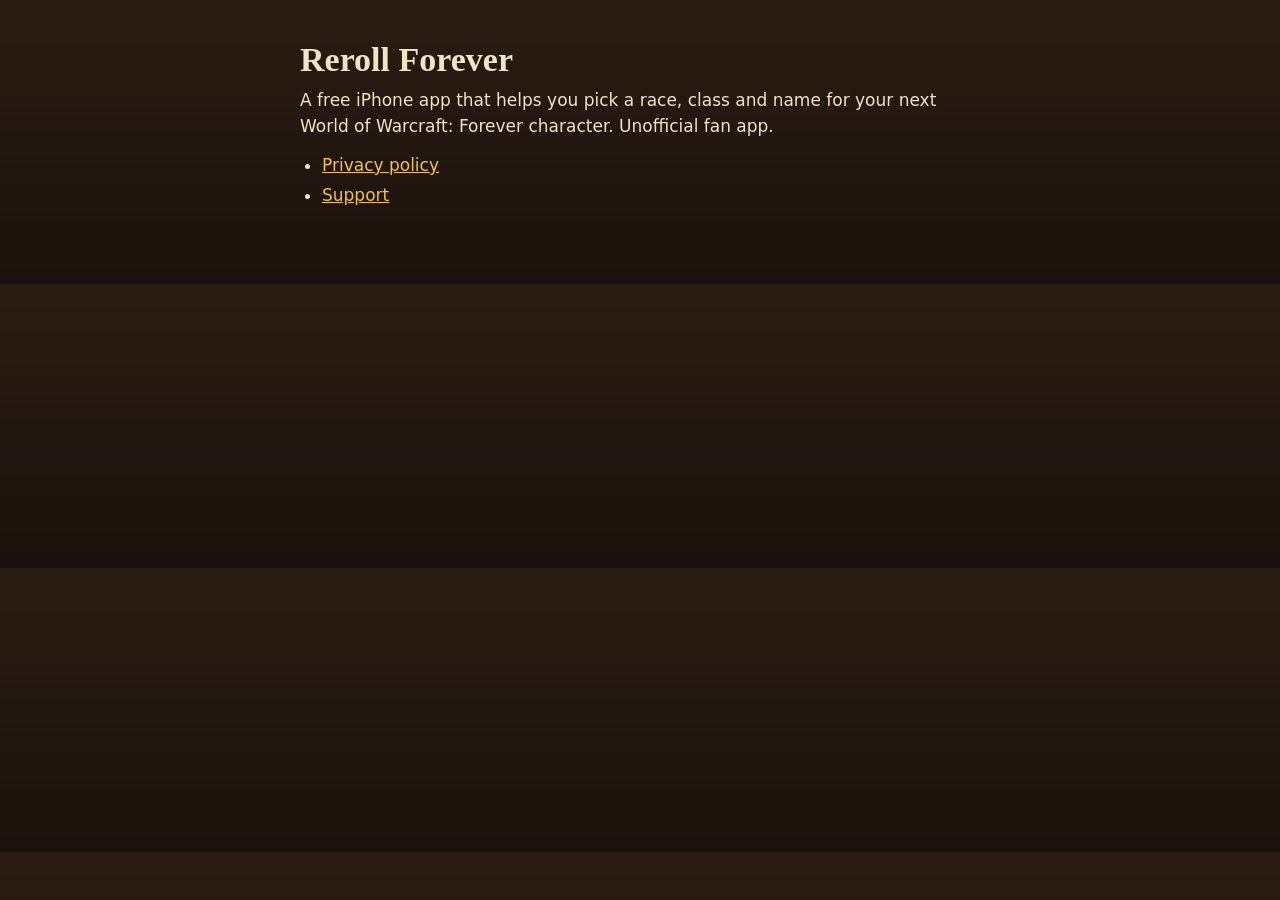
==== index.html @ a585cfbf "Privacy policy and support pages" ====
<!doctype html>
<html lang="en">
<head>
<meta charset="utf-8">
<meta name="viewport" content="width=device-width, initial-scale=1, viewport-fit=cover">
<title>Reroll Forever</title>
<link rel="stylesheet" href="style.css">
</head>
<body>
<main>
  <h1>Reroll Forever</h1>
  <p>A free iPhone app that helps you pick a race, class and name for your next World of Warcraft: Forever character. Unofficial fan app.</p>
  <ul>
    <li><a href="privacy.html">Privacy policy</a></li>
    <li><a href="support.html">Support</a></li>
  </ul>
</main>
</body>
</html>
---- style.css ----
:root {
  color-scheme: dark;
  --ground: #120D09;
  --surface: #211710;
  --line: #5A4128;
  --text: #F2E3C2;
  --muted: #B39C7A;
  --gold: #F0C24B;
  --crimson: #D9553F;
}
* { box-sizing: border-box; }
body {
  margin: 0;
  background: linear-gradient(180deg, #2A1C12 0, var(--ground) 420px) var(--ground);
  color: var(--text);
  font: 17px/1.55 -apple-system, BlinkMacSystemFont, "Segoe UI", system-ui, sans-serif;
  padding-left: max(20px, env(safe-area-inset-left, 0px));
  padding-right: max(20px, env(safe-area-inset-right, 0px));
}
main { max-width: 680px; margin: 0 auto; padding-block: 40px 64px; }
h1 { font-family: Georgia, "Palatino Linotype", serif; font-size: 34px; line-height: 1.15; margin: 0 0 8px; }
h2 { font-size: 18px; color: var(--crimson); margin: 32px 0 8px; }
p, ul { margin: 0 0 12px; }
ul { padding-left: 22px; }
li { margin-bottom: 4px; }
.meta { color: var(--muted); font-size: 15px; }
a { color: var(--gold); }
code { font-size: 15px; background: var(--surface); border: 1px solid var(--line); border-radius: 6px; padding: 1px 6px; }
nav { display: flex; gap: 20px; font-size: 15px; margin-bottom: 32px; }
.email { user-select: all; font-weight: 600; }
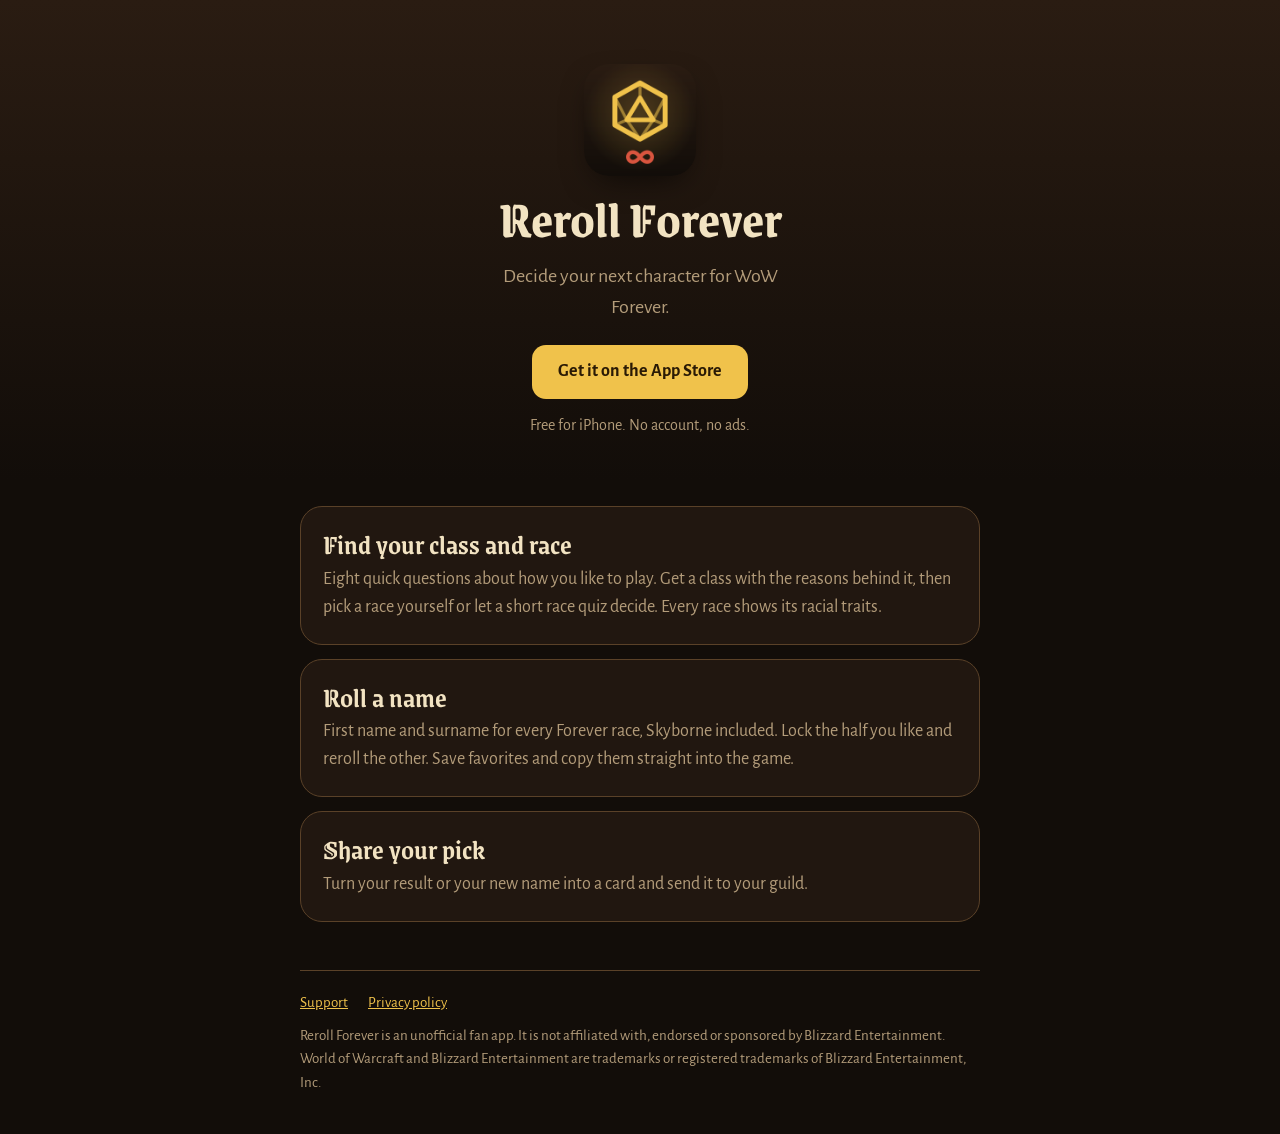
==== commit 8b7c76c0: "Landing page; fix background banding; app fonts on all pages" ====
--- a/index.html
+++ b/index.html
@@ -4,16 +4,42 @@
 <meta charset="utf-8">
 <meta name="viewport" content="width=device-width, initial-scale=1, viewport-fit=cover">
 <title>Reroll Forever</title>
+<meta name="description" content="Pick a race, class and name for your next World of Warcraft: Forever character. Free iPhone app.">
+<link rel="icon" href="icon.png">
+<link rel="apple-touch-icon" href="icon.png">
+<link rel="preconnect" href="https://fonts.googleapis.com">
+<link rel="preconnect" href="https://fonts.gstatic.com" crossorigin>
+<link rel="stylesheet" href="https://fonts.googleapis.com/css2?family=Grenze+Gotisch:wght@600;700&family=Alegreya+Sans:wght@400;700&display=swap">
 <link rel="stylesheet" href="style.css">
 </head>
 <body>
 <main>
-  <h1>Reroll Forever</h1>
-  <p>A free iPhone app that helps you pick a race, class and name for your next World of Warcraft: Forever character. Unofficial fan app.</p>
-  <ul>
-    <li><a href="privacy.html">Privacy policy</a></li>
-    <li><a href="support.html">Support</a></li>
-  </ul>
+  <section class="hero">
+    <img src="icon.png" alt="Reroll Forever app icon">
+    <h1>Reroll Forever</h1>
+    <p class="lede">Decide your next character for WoW Forever.</p>
+    <a class="store" href="https://apps.apple.com/app/id6829319441">Get it on the App Store</a>
+    <p class="meta">Free for iPhone. No account, no ads.</p>
+  </section>
+
+  <section class="features">
+    <div class="feature">
+      <h3>Find your class and race</h3>
+      <p>Eight quick questions about how you like to play. Get a class with the reasons behind it, then pick a race yourself or let a short race quiz decide. Every race shows its racial traits.</p>
+    </div>
+    <div class="feature">
+      <h3>Roll a name</h3>
+      <p>First name and surname for every Forever race, Skyborne included. Lock the half you like and reroll the other. Save favorites and copy them straight into the game.</p>
+    </div>
+    <div class="feature">
+      <h3>Share your pick</h3>
+      <p>Turn your result or your new name into a card and send it to your guild.</p>
+    </div>
+  </section>
 </main>
+<footer>
+  <div class="links"><a href="support.html">Support</a><a href="privacy.html">Privacy policy</a></div>
+  <p>Reroll Forever is an unofficial fan app. It is not affiliated with, endorsed or sponsored by Blizzard Entertainment. World of Warcraft and Blizzard Entertainment are trademarks or registered trademarks of Blizzard Entertainment, Inc.</p>
+</footer>
 </body>
 </html>
--- a/style.css
+++ b/style.css
@@ -1,30 +1,54 @@
 :root {
   color-scheme: dark;
   --ground: #120D09;
+  --ground-top: #2A1C12;
   --surface: #211710;
   --line: #5A4128;
   --text: #F2E3C2;
   --muted: #B39C7A;
   --gold: #F0C24B;
+  --gold-ink: #2A1A05;
   --crimson: #D9553F;
+  --f-display: "Grenze Gotisch", "Palatino Linotype", Georgia, serif;
+  --f-body: "Alegreya Sans", -apple-system, "Segoe UI", system-ui, sans-serif;
 }
 * { box-sizing: border-box; }
+/* The gradient lives on html with no-repeat so a page shorter than the
+   screen doesn't tile it into bands. */
+html {
+  min-height: 100%;
+  background: var(--ground) linear-gradient(180deg, var(--ground-top) 0, var(--ground) 480px) no-repeat;
+}
 body {
   margin: 0;
-  background: linear-gradient(180deg, #2A1C12 0, var(--ground) 420px) var(--ground);
   color: var(--text);
-  font: 17px/1.55 -apple-system, BlinkMacSystemFont, "Segoe UI", system-ui, sans-serif;
+  font: 18px/1.55 var(--f-body);
   padding-left: max(20px, env(safe-area-inset-left, 0px));
   padding-right: max(20px, env(safe-area-inset-right, 0px));
 }
-main { max-width: 680px; margin: 0 auto; padding-block: 40px 64px; }
-h1 { font-family: Georgia, "Palatino Linotype", serif; font-size: 34px; line-height: 1.15; margin: 0 0 8px; }
-h2 { font-size: 18px; color: var(--crimson); margin: 32px 0 8px; }
+main, footer { max-width: 680px; margin: 0 auto; }
+main { padding-block: 40px 48px; }
+h1 { font-family: var(--f-display); font-weight: 700; font-size: 40px; line-height: 1.1; margin: 0 0 8px; text-wrap: balance; }
+h2 { font-size: 19px; color: var(--crimson); margin: 32px 0 8px; }
 p, ul { margin: 0 0 12px; }
 ul { padding-left: 22px; }
 li { margin-bottom: 4px; }
-.meta { color: var(--muted); font-size: 15px; }
+.meta { color: var(--muted); font-size: 16px; }
 a { color: var(--gold); }
 code { font-size: 15px; background: var(--surface); border: 1px solid var(--line); border-radius: 6px; padding: 1px 6px; }
-nav { display: flex; gap: 20px; font-size: 15px; margin-bottom: 32px; }
-.email { user-select: all; font-weight: 600; }
+nav { display: flex; gap: 20px; font-size: 16px; margin-bottom: 32px; }
+.email { user-select: all; font-weight: 700; }
+
+/* Landing */
+.hero { display: grid; justify-items: center; text-align: center; gap: 14px; padding-block: 24px 16px; }
+.hero img { width: 112px; height: 112px; border-radius: 25px; box-shadow: 0 12px 32px -12px rgba(0, 0, 0, .7); }
+.hero h1 { font-size: 52px; margin: 0; }
+.hero .lede { font-size: 20px; color: var(--muted); max-width: 30ch; margin: 0; }
+.store { display: inline-flex; align-items: center; height: 54px; padding: 0 26px; border-radius: 14px; background: var(--gold); color: var(--gold-ink); font-weight: 700; text-decoration: none; margin-top: 8px; }
+.features { display: grid; gap: 14px; margin-top: 40px; }
+.feature { background: var(--surface); border: 1px solid var(--line); border-radius: 22px; padding: 22px; }
+.feature h3 { font-family: var(--f-display); font-weight: 600; font-size: 28px; line-height: 1.1; margin: 0 0 6px; }
+.feature p { margin: 0; color: var(--muted); }
+footer { border-top: 1px solid var(--line); padding-block: 20px 40px; font-size: 15px; color: var(--muted); display: grid; gap: 10px; }
+footer .links { display: flex; gap: 20px; }
+footer p { margin: 0; }
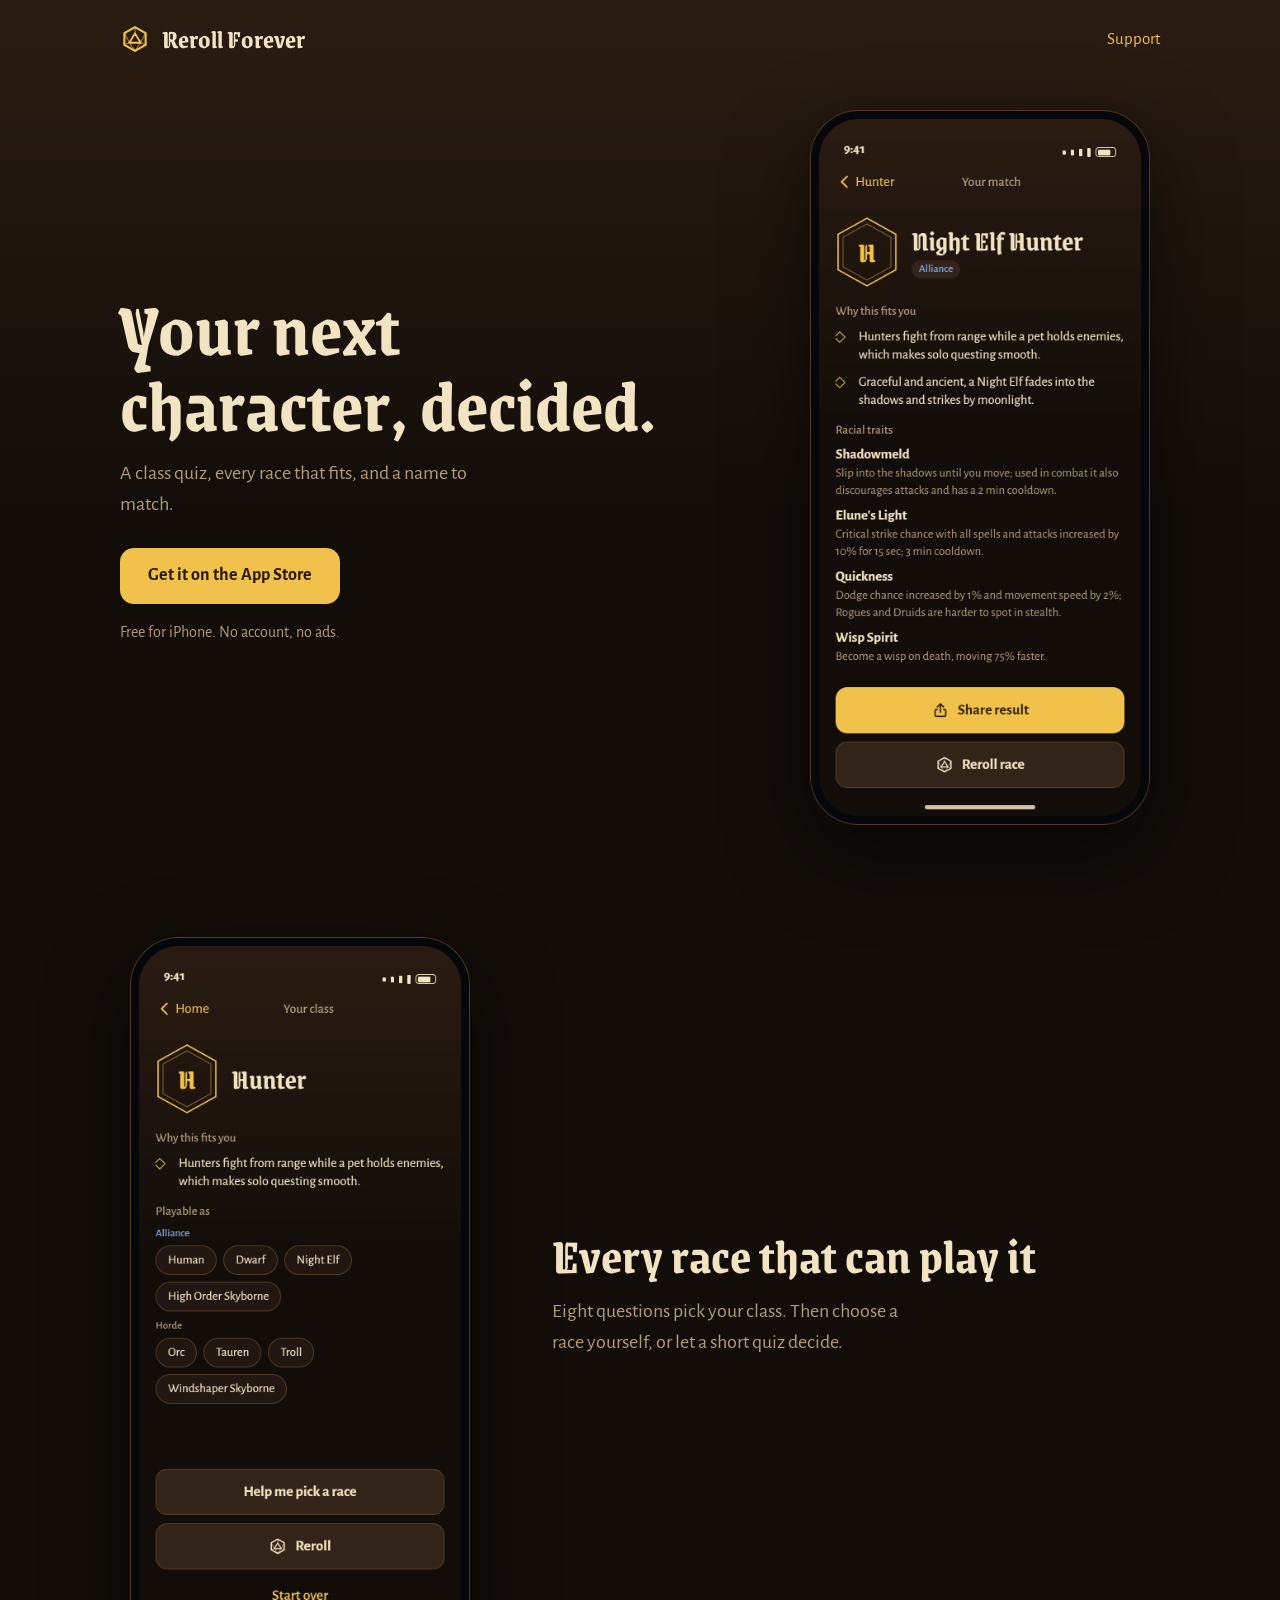
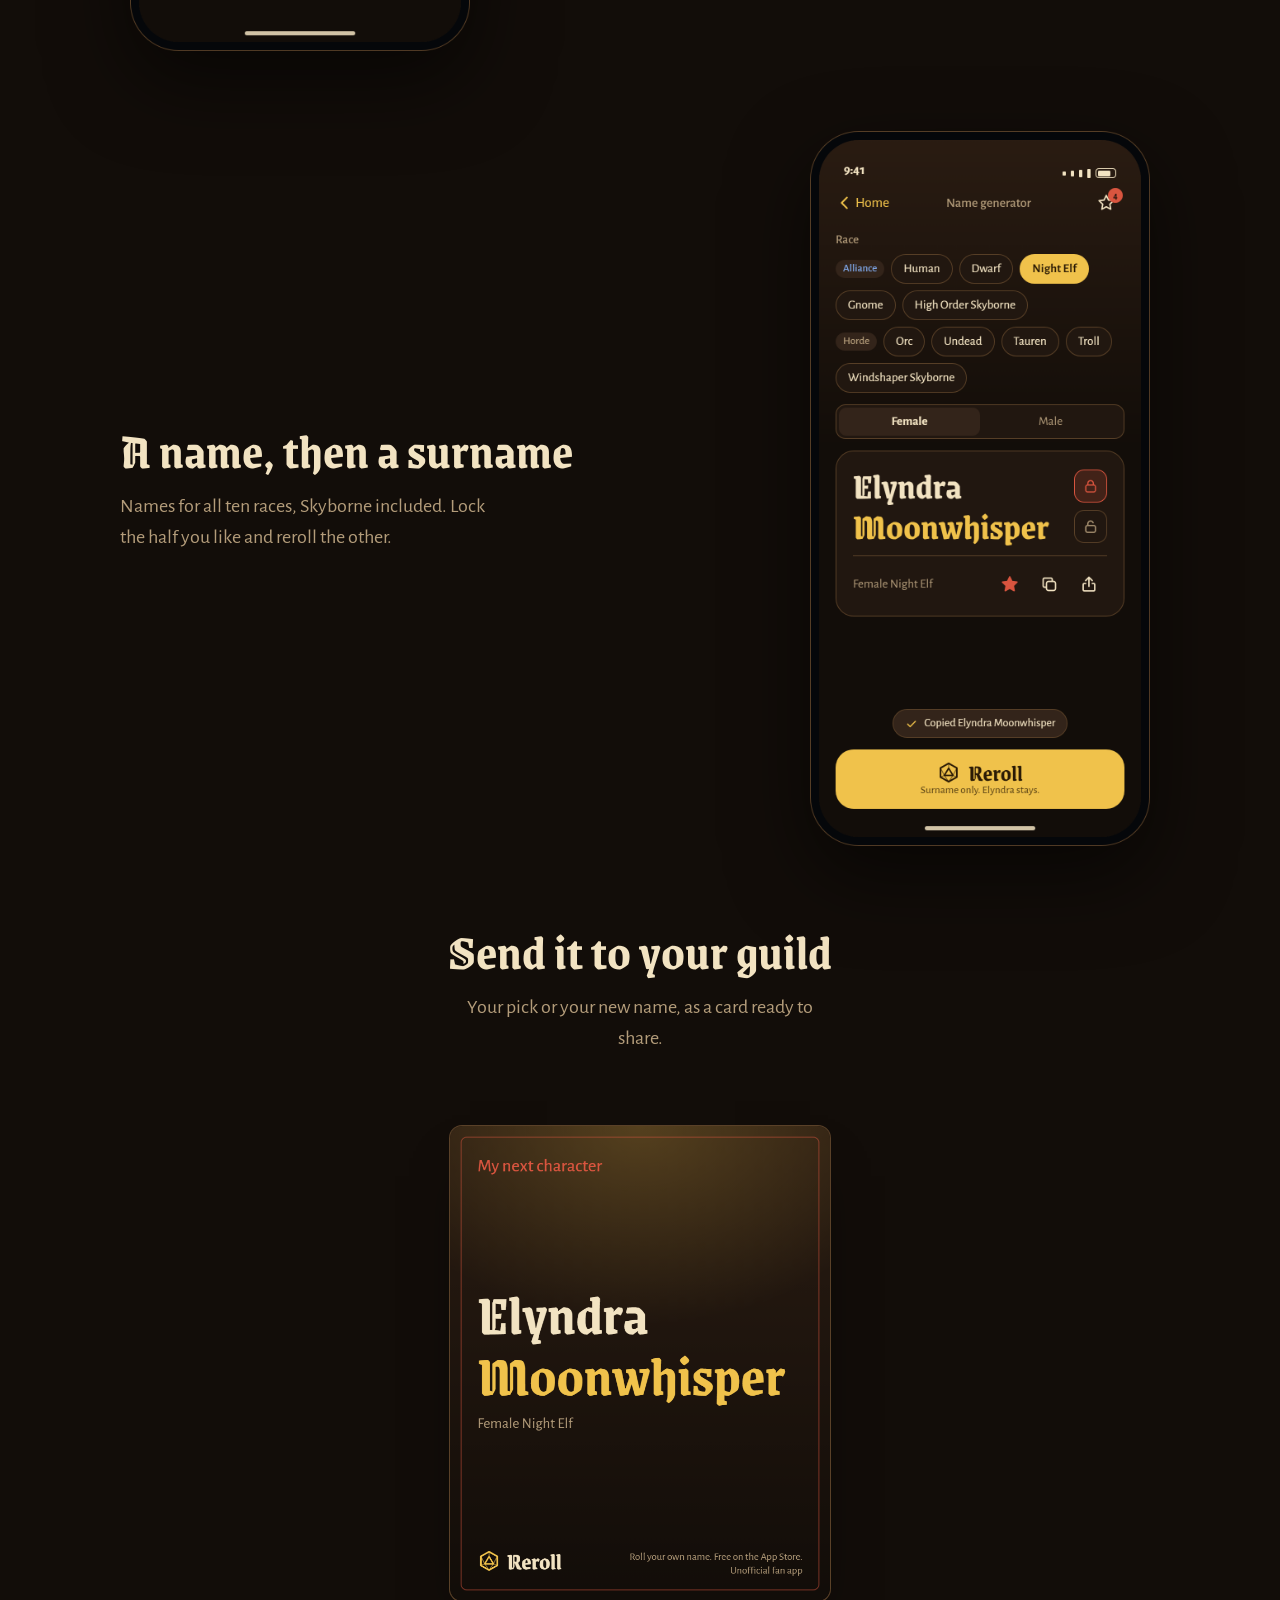
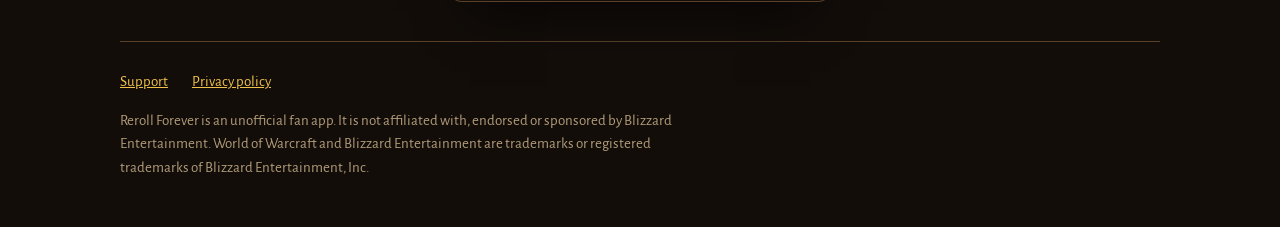
==== commit 1b6ebcde: "Landing page built around the app's real screens; shared site header" ====
--- a/index.html
+++ b/index.html
@@ -4,40 +4,57 @@
 <meta charset="utf-8">
 <meta name="viewport" content="width=device-width, initial-scale=1, viewport-fit=cover">
 <title>Reroll Forever</title>
-<meta name="description" content="Pick a race, class and name for your next World of Warcraft: Forever character. Free iPhone app.">
+<meta name="description" content="Pick a class, a race and a name for your next WoW Forever character. Free for iPhone.">
 <link rel="icon" href="icon.png">
 <link rel="apple-touch-icon" href="icon.png">
 <link rel="preconnect" href="https://fonts.googleapis.com">
 <link rel="preconnect" href="https://fonts.gstatic.com" crossorigin>
-<link rel="stylesheet" href="https://fonts.googleapis.com/css2?family=Grenze+Gotisch:wght@600;700&family=Alegreya+Sans:wght@400;700&display=swap">
+<link rel="stylesheet" href="https://fonts.googleapis.com/css2?family=Grenze+Gotisch:wght@700&family=Alegreya+Sans:wght@400;700&display=swap">
 <link rel="stylesheet" href="style.css">
 </head>
 <body>
+<header class="top">
+  <a class="mark" href="index.html"><svg width="30" height="30" viewBox="0 0 24 24" aria-hidden="true"><path d="M12 2.5 20.5 7.25v9.5L12 21.5 3.5 16.75v-9.5Z" fill="none" stroke="currentColor" stroke-width="1.7" stroke-linejoin="round"/><path d="M12 7.5 16.5 15h-9Z" fill="none" stroke="currentColor" stroke-width="1.5" stroke-linejoin="round"/><path d="M12 2.5v5M3.5 7.25l4 7.75M20.5 7.25 16.5 15M7.5 15 3.5 16.75M16.5 15l4 1.75M7.5 15 12 21.5 16.5 15" fill="none" stroke="currentColor" stroke-width="1" opacity=".55"/></svg>Reroll Forever</a>
+  <nav><a href="support.html">Support</a></nav>
+</header>
+
 <main>
-  <section class="hero">
-    <img src="icon.png" alt="Reroll Forever app icon">
-    <h1>Reroll Forever</h1>
-    <p class="lede">Decide your next character for WoW Forever.</p>
-    <a class="store" href="https://apps.apple.com/app/id6829319441">Get it on the App Store</a>
-    <p class="meta">Free for iPhone. No account, no ads.</p>
+  <section class="band hero">
+    <div class="copy">
+      <h1>Your next character, decided.</h1>
+      <p>A class quiz, every race that fits, and a name to match.</p>
+      <a class="store" href="https://apps.apple.com/app/id6829319441">Get it on the App Store</a>
+      <p class="fine">Free for iPhone. No account, no ads.</p>
+    </div>
+    <img class="shot" src="screen-match.png" width="412" height="866" alt="Reroll Forever showing a Night Elf Hunter match with its racial traits">
   </section>
 
-  <section class="features">
-    <div class="feature">
-      <h3>Find your class and race</h3>
-      <p>Eight quick questions about how you like to play. Get a class with the reasons behind it, then pick a race yourself or let a short race quiz decide. Every race shows its racial traits.</p>
+  <section class="band flip">
+    <div class="copy">
+      <h2>Every race that can play it</h2>
+      <p>Eight questions pick your class. Then choose a race yourself, or let a short quiz decide.</p>
     </div>
-    <div class="feature">
-      <h3>Roll a name</h3>
-      <p>First name and surname for every Forever race, Skyborne included. Lock the half you like and reroll the other. Save favorites and copy them straight into the game.</p>
+    <img class="shot" src="screen-races.png" width="412" height="866" alt="The Hunter result listing every Alliance and Horde race that can play it" loading="lazy">
+  </section>
+
+  <section class="band">
+    <div class="copy">
+      <h2>A name, then a surname</h2>
+      <p>Names for all ten races, Skyborne included. Lock the half you like and reroll the other.</p>
     </div>
-    <div class="feature">
-      <h3>Share your pick</h3>
-      <p>Turn your result or your new name into a card and send it to your guild.</p>
+    <img class="shot" src="screen-names.png" width="412" height="866" alt="The name generator showing Elyndra Moonwhisper, a female Night Elf" loading="lazy">
+  </section>
+
+  <section class="band share">
+    <div class="copy">
+      <h2>Send it to your guild</h2>
+      <p>Your pick or your new name, as a card ready to share.</p>
     </div>
+    <img class="card" src="card-name.png" width="360" height="450" alt="A share card reading My next character: Elyndra Moonwhisper" loading="lazy">
   </section>
 </main>
-<footer>
+
+<footer class="foot">
   <div class="links"><a href="support.html">Support</a><a href="privacy.html">Privacy policy</a></div>
   <p>Reroll Forever is an unofficial fan app. It is not affiliated with, endorsed or sponsored by Blizzard Entertainment. World of Warcraft and Blizzard Entertainment are trademarks or registered trademarks of Blizzard Entertainment, Inc.</p>
 </footer>
--- a/style.css
+++ b/style.css
@@ -1,3 +1,7 @@
+/* Hallmark · system: Reroll app (docs/design.md, locked) · shape: hero beside the product, three screens, footer · signature: the app's real screens, nothing drawn */
+/* critique: the first version had no pictures and three identical text boxes; this one lets the screens carry the page. */
+/* waive 59: phone screenshots already give each section ~760px of height; wider gaps read as empty. */
+/* waive 77: the share section shows the real 4:5 card at its true size; widening it misstates what users share. */
 :root {
   color-scheme: dark;
   --ground: #120D09;
@@ -9,46 +13,78 @@
   --gold: #F0C24B;
   --gold-ink: #2A1A05;
   --crimson: #D9553F;
+  --glow: rgba(240, 194, 75, .16);
+  --shadow: rgba(0, 0, 0, .55);
+  --shadow-deep: rgba(0, 0, 0, .7);
   --f-display: "Grenze Gotisch", "Palatino Linotype", Georgia, serif;
   --f-body: "Alegreya Sans", -apple-system, "Segoe UI", system-ui, sans-serif;
+  --wrap: 1040px;
 }
 * { box-sizing: border-box; }
 /* The gradient lives on html with no-repeat so a page shorter than the
    screen doesn't tile it into bands. */
 html {
   min-height: 100%;
-  background: var(--ground) linear-gradient(180deg, var(--ground-top) 0, var(--ground) 480px) no-repeat;
+  overflow-x: clip;
+  background: var(--ground) linear-gradient(180deg, var(--ground-top) 0, var(--ground) 520px) no-repeat;
 }
 body {
   margin: 0;
+  overflow-x: clip;
   color: var(--text);
   font: 18px/1.55 var(--f-body);
   padding-left: max(20px, env(safe-area-inset-left, 0px));
   padding-right: max(20px, env(safe-area-inset-right, 0px));
 }
-main, footer { max-width: 680px; margin: 0 auto; }
-main { padding-block: 40px 48px; }
-h1 { font-family: var(--f-display); font-weight: 700; font-size: 40px; line-height: 1.1; margin: 0 0 8px; text-wrap: balance; }
-h2 { font-size: 19px; color: var(--crimson); margin: 32px 0 8px; }
-p, ul { margin: 0 0 12px; }
-ul { padding-left: 22px; }
-li { margin-bottom: 4px; }
-.meta { color: var(--muted); font-size: 16px; }
+img { display: block; max-width: 100%; height: auto; }
 a { color: var(--gold); }
-code { font-size: 15px; background: var(--surface); border: 1px solid var(--line); border-radius: 6px; padding: 1px 6px; }
-nav { display: flex; gap: 20px; font-size: 16px; margin-bottom: 32px; }
-.email { user-select: all; font-weight: 700; }
+a:focus-visible { outline: 2px solid var(--gold); outline-offset: 3px; border-radius: 4px; }
+
+/* Site chrome */
+.top, .foot, .band { max-width: var(--wrap); margin: 0 auto; }
+.top { display: flex; justify-content: space-between; align-items: center; padding-block: 24px; }
+.mark { display: flex; align-items: center; gap: 12px; color: var(--text); text-decoration: none; font-family: var(--f-display); font-weight: 700; font-size: 26px; line-height: 1; }
+.mark svg { color: var(--gold); }
+.top nav { display: flex; gap: 24px; font-size: 17px; }
+.top nav a { text-decoration: none; }
+.foot { border-top: 1px solid var(--line); padding-block: 28px 48px; display: grid; gap: 16px; color: var(--muted); font-size: 15px; }
+.foot .links { display: flex; flex-wrap: wrap; gap: 24px; }
+.foot p { margin: 0; max-width: 70ch; }
 
 /* Landing */
-.hero { display: grid; justify-items: center; text-align: center; gap: 14px; padding-block: 24px 16px; }
-.hero img { width: 112px; height: 112px; border-radius: 25px; box-shadow: 0 12px 32px -12px rgba(0, 0, 0, .7); }
-.hero h1 { font-size: 52px; margin: 0; }
-.hero .lede { font-size: 20px; color: var(--muted); max-width: 30ch; margin: 0; }
-.store { display: inline-flex; align-items: center; height: 54px; padding: 0 26px; border-radius: 14px; background: var(--gold); color: var(--gold-ink); font-weight: 700; text-decoration: none; margin-top: 8px; }
-.features { display: grid; gap: 14px; margin-top: 40px; }
-.feature { background: var(--surface); border: 1px solid var(--line); border-radius: 22px; padding: 22px; }
-.feature h3 { font-family: var(--f-display); font-weight: 600; font-size: 28px; line-height: 1.1; margin: 0 0 6px; }
-.feature p { margin: 0; color: var(--muted); }
-footer { border-top: 1px solid var(--line); padding-block: 20px 40px; font-size: 15px; color: var(--muted); display: grid; gap: 10px; }
-footer .links { display: flex; gap: 20px; }
-footer p { margin: 0; }
+.band { display: grid; gap: 40px; align-items: center; padding-block: 56px; }
+.band h1, .band h2 { font-family: var(--f-display); font-weight: 700; line-height: 1; margin: 0 0 16px; text-wrap: balance; overflow-wrap: break-word; min-width: 0; }
+.band h1 { font-size: clamp(48px, 7vw, 76px); }
+.band h2 { font-size: clamp(36px, 4.6vw, 50px); }
+.band p { margin: 0; font-size: 20px; color: var(--muted); max-width: 34ch; }
+.band .copy { min-width: 0; }
+.shot { justify-self: center; width: min(340px, 82vw); filter: drop-shadow(0 30px 40px var(--shadow)); }
+.hero { padding-top: 24px; }
+.hero .shot { background: radial-gradient(closest-side, var(--glow), transparent) center / 160% 80% no-repeat; }
+.store { display: inline-flex; align-items: center; gap: 8px; height: 56px; padding: 0 28px; margin-top: 28px; border-radius: 14px; background: var(--gold); color: var(--gold-ink); font-weight: 700; font-size: 18px; text-decoration: none; }
+.store:hover { background: var(--text); }
+.store:focus-visible { outline: 2px solid var(--text); outline-offset: 3px; }
+.store:active { scale: .98; }
+.fine { margin-top: 16px !important; font-size: 16px !important; }
+.share { justify-items: center; text-align: center; }
+.share p { margin-inline: auto; }
+.share .card { width: min(380px, 86vw); border-radius: 12px; box-shadow: 0 0 0 1px var(--line), 0 30px 50px -20px var(--shadow-deep); }
+
+@media (min-width: 860px) {
+  .band { grid-template-columns: minmax(0, 1fr) minmax(0, 360px); gap: 72px; padding-block: 40px; }
+  .band.flip { grid-template-columns: minmax(0, 360px) minmax(0, 1fr); }
+  .band.flip .shot { order: -1; }
+  .share { grid-template-columns: minmax(0, 1fr); }
+  .hero { padding-block: 32px 72px; }
+}
+
+/* Policy and support pages */
+.doc { max-width: 680px; margin: 0 auto; padding-block: 16px 48px; }
+.doc h1 { font-family: var(--f-display); font-weight: 700; font-size: 44px; line-height: 1.05; margin: 0 0 8px; text-wrap: balance; }
+.doc h2 { font-size: 19px; color: var(--crimson); margin: 32px 0 8px; }
+.doc p, .doc ul { margin: 0 0 12px; }
+.doc ul { padding-left: 24px; }
+.doc li { margin-bottom: 4px; }
+.meta { color: var(--muted); font-size: 16px; }
+code { font-size: 15px; background: var(--surface); border: 1px solid var(--line); border-radius: 6px; padding: 0 4px; }
+.email { user-select: all; font-weight: 700; }
